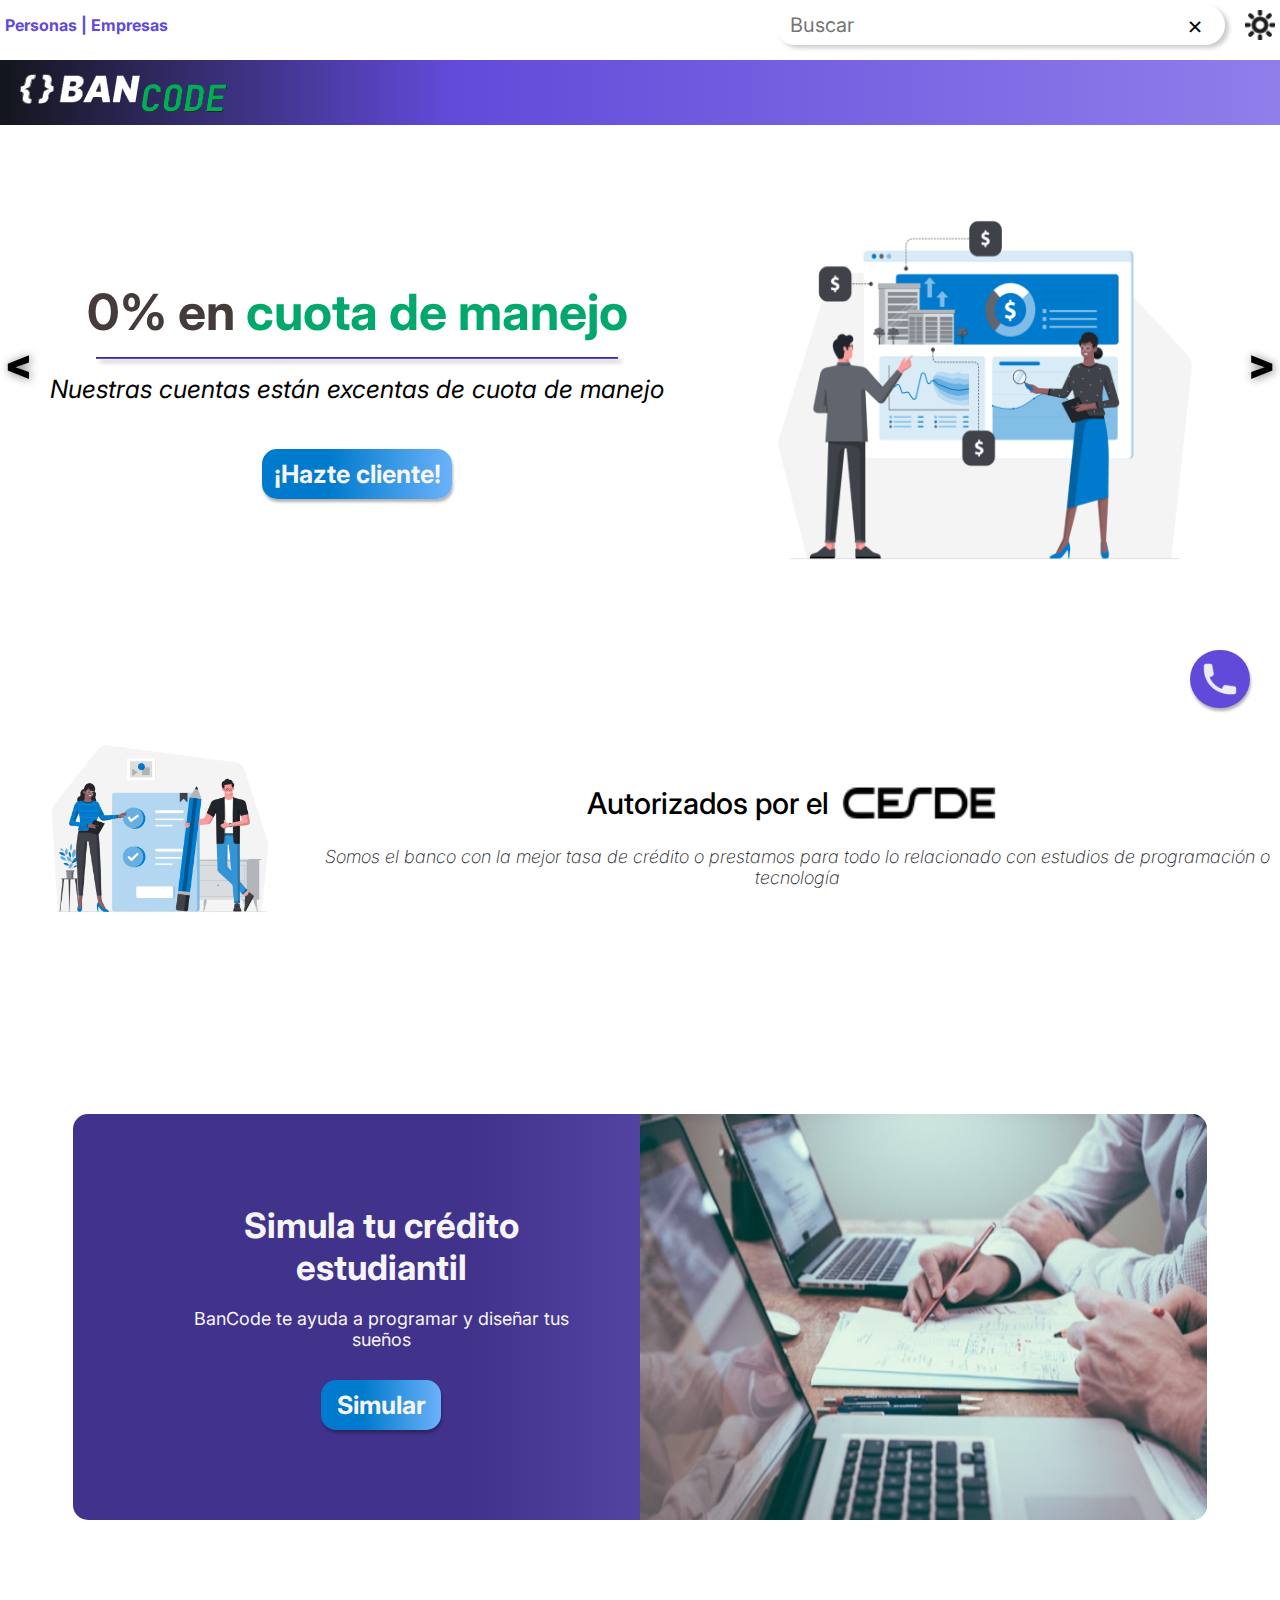
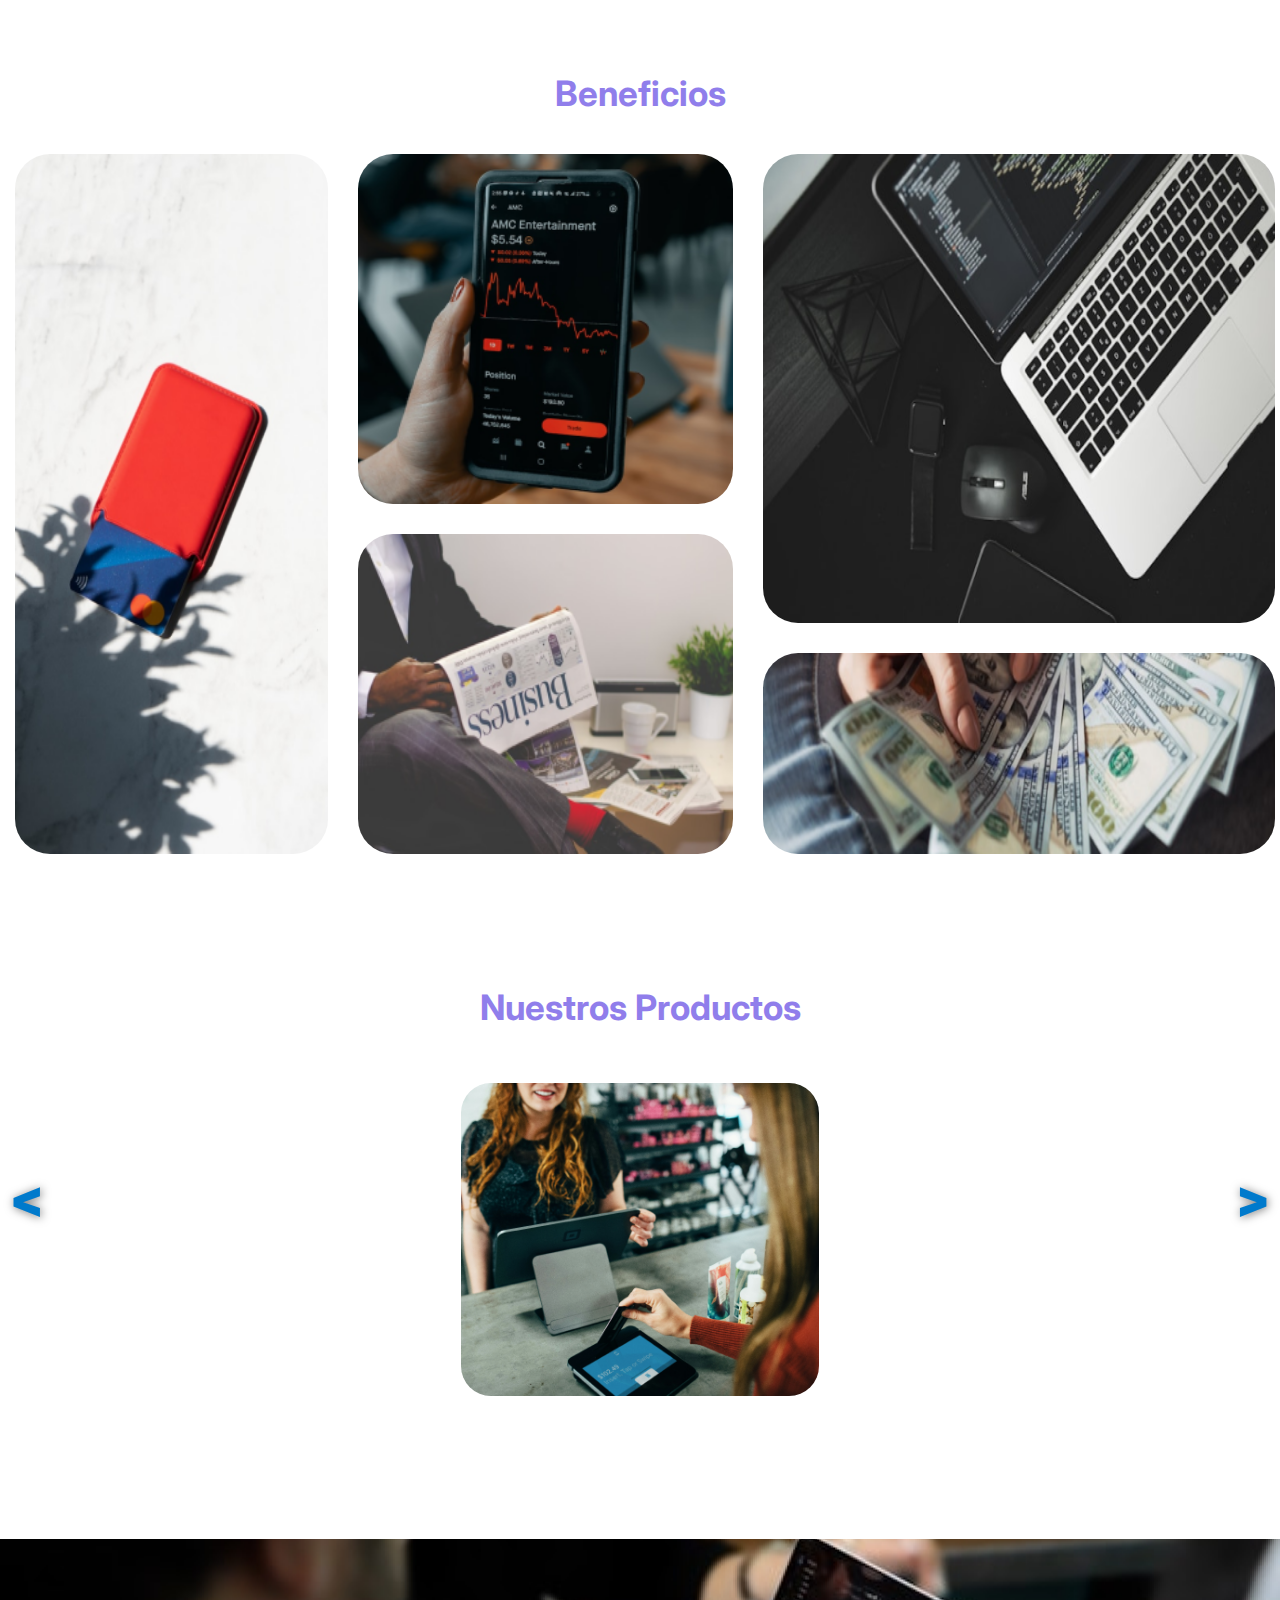
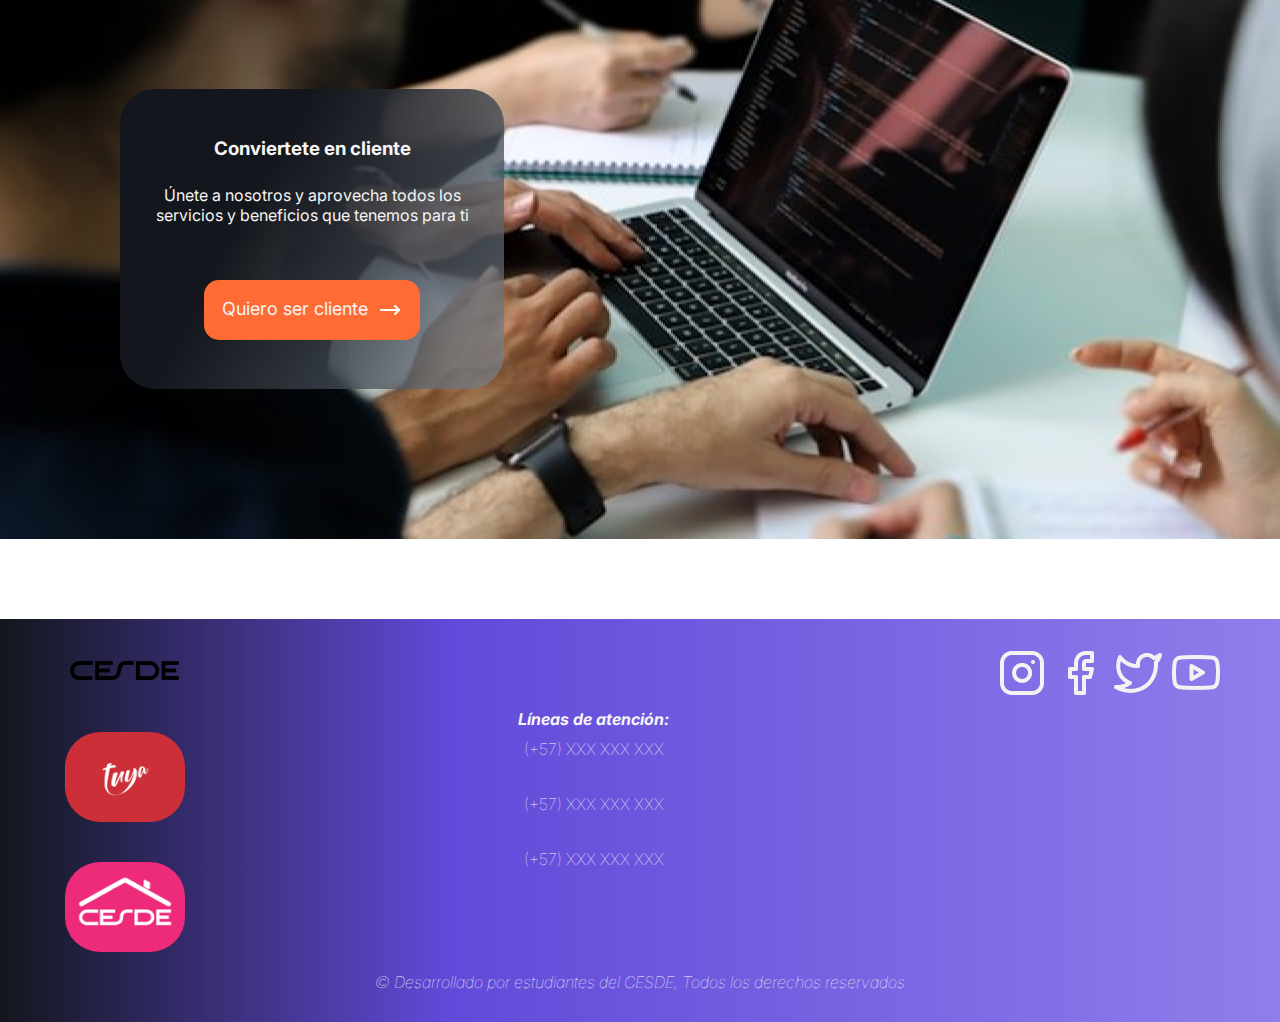
==== index.html @ 6adc09a4 "Se hace la migracion de los datos de la pagina al encarpetado de MC View Controller, luego se actual" ====
<!DOCTYPE hmtl>
<html lang="en">

<head>
    <meta charset="UTF-8" />
    <meta name="viewport" content="width=device-width, initial-scale=1.0" />
    <link rel="stylesheet" href="./view/public/css/style.css" />

    <title>BanCode</title>
</head>

<body>
    <section class="contenedorPersonasEmpresa">
        <nav>
            <a href="index.html">Personas</a>
            <span>|</span>
            <a href="view/public/pages/empresas.html">Empresas</a>
        </nav>
        <div class="contenedorInputModoNoche">
            <section>
                <input type="search" placeholder="Buscar " />
                <button>&times;</button>
            </section>
            <img src="view/public/img/sun.png" alt="modoNoche" />
        </div>
    </section>

    <header>
        <div>
            <img src="view/public/img/logoBancodeSinFondo.png" alt="logoBancode" />

            <img onclick="hamburguerMenu(event)" class="menuHamburguesa" src="view/public/img/menuHamburguesa.png"
                alt="" />
        </div>

        <section class="contenedorNavBotonesHeader">
            <nav>
                <a href="#productos">Productos</a>
                <a href="view/public/pages/preguntas.html">Preguntas frecuentes</a>
            </nav>

            <button class="botonHazteCliente">
                <a href="view/public/pages/registro.html">¡Hazte Cliente!</a>
            </button>

            <button class="botonIngresar">
                <img src="view/public/img/avatar.png" alt="user" />
                <a href="view/public/pages/login.html">Ingresar</a>
            </button>
        </section>
    </header>

    <main>
        <section class="contenedorEncabezadoTextoSlider">
            <h1>0% en <span> cuota de manejo </span></h1>
            <hr />
            <p>Nuestras cuentas están excentas de cuota de manejo</p>
            <button>
                <a href="view/public/pages/registro.html">¡Hazte cliente!</a>
            </button>
        </section>

        <img src="view/public/img/finanzasMain.png" alt="imgSlider" />

        <span class="arrowLeftSliderMain">
            < </span>
                <span class="arrowRightSliderMain"> > </span>
    </main>

    <article class="contenedorAutorizacion">
        <img class="imgAutorizados" src="view/public/img/autorizacion.png" alt="imgAutorizados" />

        <section>
            <div class="contenedorEncabezadoImgAutorizacion">
                <h3>Autorizados por el</h3>
                <img class="logoCesdeAutorizacion" src="view/public/img/logoCesdeNegro.png" alt="logoCesde" />
            </div>

            <p class="parrafoAutorizacion">
                Somos el banco con la mejor tasa de crédito o prestamos para todo lo
                relacionado con estudios de programación o tecnología
            </p>
        </section>
    </article>

    <div class="contenedorSimulacionCredito">
        <section class="contenedorEncabezadoCredito">
            <div>
                <h2>Simula tu crédito estudiantil</h2>
                <p>BanCode te ayuda a programar y diseñar tus sueños</p>
                <button>Simular</button>
            </div>

            <img src="view/public/img/estudiosComputador.png" alt="imgComputador" />
        </section>
    </div>

    <div class="contenedorBeneficios">
        <h3>Beneficios</h3>

        <section class="contenedorImagenesBeneficios">
            <div class="contenedorImgCashback">
                <img src="view/public/img/tarjeta-al-sol.png" alt="12%Cashback" />
            </div>

            <div class="contenedorImgInversionFinancieras">
                <img src="view/public/img/trading.png" alt="fondoInversion" />
                <img src="view/public/img/negocios.png" alt="asesoríasFinancieras" />
            </div>

            <section class="contenedorImgEstudiantilInternacional">
                <img class="imageEstudiantil" src="view/public/img/computadorVintage.png" alt="creditoEstudiantil" />
                <img class="imageBancaInternacional" src="view/public/img/dolares.png" alt="bancaInternacional" />
            </section>
        </section>
    </div>

    <div id="productos" class="contenedorNuestrosProductos">
        <h2>Nuestros Productos</h2>
        <div class="contenedorImagenesNuestrosProductos">
            <img src="view/public/img/pagoTarjeta.png" alt="seguros" />
        </div>
        <span class="arrowLeftSliderNp">
            < </span>
                <span class="arrowRightSliderNp"> > </span>
    </div>

    <section class="contenedorConvierteteCliente">
        <div class="contenedorUnete">
            <h3>Conviertete en cliente</h3>
            <p>
                Únete a nosotros y aprovecha todos los servicios y beneficios que
                tenemos para ti
            </p>
            <button>
                Quiero ser cliente
                <img src="view/public/img/arrowRight.png"" />
            </button>
        </div>
    </section>

    <!-- boton atencion cliente flotante -->
    <button class="botonAtencionFlotante">
        <img src="view/public/img/phone.png" alt="phone" />
    </button>

    <footer>
        <section>
            <div class="contenedorLogosFooter">
                <img src="view/public/img/logoCesdeNegro.png" alt="logoBancode" />
                <img class="logoTuyaFooter" src="view/public/img/tuya.png" alt="logoTuya" />
                <img class="logoCesdeFooter" src="view/public/img/cesdeFondoRosa.png" alt="logoCesde" />
            </div>
            <section class="contenedorLineasFooter">
                <h4>Líneas de atención:</h4>
                <ul>
                    <li>(+57) XXX XXX XXX</li>
                    <li>(+57) XXX XXX XXX</li>
                    <li>(+57) XXX XXX XXX</li>
                </ul>
            </section>
            <div class="contenedorRedesFooter">
                <img src="view/public/img/instagram.png" alt="logoInstagram" />
                <img src="view/public/img/facebook.png" alt="logoFacebook" />
                <img src="view/public/img/twitter.png" alt="logoTwitter" />
                <img src="view/public/img/youtube.png" alt="logoYoutube" />
            </div>
        </section>
        <p>
            &copy; Desarrollado por estudiantes del CESDE, Todos los derechos
            reservados
        </p>
    </footer>
    <script src="view/public/js/main.js"></script>
</body>

</html>
---- view/public/css/style.css ----
/* tipografia */
@import url('https://fonts.googleapis.com/css2?family=Inter:ital,opsz,wght@0,14..32,100..900;1,14..32,100..900&display=swap');


/* selector universal */

* {
    padding: 0;
    margin: 0;
    box-sizing: border-box;
    font-family: "Inter", sans-serif;
}

html {
    scroll-behavior: smooth;
}

body {
    width: 100%;
    height: auto;
}

.contenedorPersonasEmpresa {
    display: flex;
    flex-direction: column;
    align-items: center;
    justify-content: center;
    height: auto;
    padding: 5px;
    gap: 5px;
}

.contenedorPersonasEmpresa nav a,
.contenedorPersonasEmpresa nav span {
    color: #614AD9;
    font-weight: bold;
}



.contenedorPersonasEmpresa nav a:hover {
    border-bottom: 2px solid #614AD9;
}


a {
    text-decoration: none;
}

.contenedorInputModoNoche {
    display: flex;
    justify-content: center;
    align-items: center;
    gap: 5px;
}

.contenedorInputModoNoche input {
    height: 40px;
    width: fit-content;
    padding: 10px 15px;
    border-radius: 20px;
    border: none;
    box-shadow: 4px 3px 4px rgba(0, 0, 0, 0.2);
    font-size: 20px;
}

.contenedorInputModoNoche section {
    position: relative;
    display: flex;
    justify-content: center;
    align-items: center;
}

.contenedorInputModoNoche button {
    background-color: white;
    border: none;
    position: absolute;
    right: 5%;
    cursor: pointer;
    font-size: 25px;
}

.contenedorInputModoNoche img {
    width: 20px;
    height: 20px;
}

/* header */

header {
    background: rgb(19, 22, 28);
    background: linear-gradient(90deg, rgba(19, 22, 28, 1) 0%, rgba(97, 74, 217, 1) 35%, rgba(144, 126, 235, 1) 100%);
    padding: 10px;
    margin: 10px 0px;
    width: 100%;
    height: 260px;
    transition: height 0.3s ease;
}

/* header menu hamburguesa */
.headerMenuAbierto {
    height: 65px;
}

header nav {
    display: flex;
    flex-direction: column;
    align-items: center;
    justify-content: center;
    gap: 10px;
}

header nav a {
    color: #F6F5F5;
    font-weight: bold;
    font-size: 18px;
}

/* ubicando logo y menu hamburguesa */
header div {
    display: flex;
    justify-content: space-between;
}




.contenedorNavBotonesHeader {
    display: flex;
    flex-direction: column;
    justify-content: center;
    align-items: center;
    gap: 20px;
    margin-top: 25px;
    opacity: 1;
    transform: translateY(0);
    transition: opacity 0.2s ease, transform 0.2s ease;
}

/* efecto menu hamburguesa */
.contenedorNavBotonesHeaderOculta {
    opacity: 0;
    transform: translateY(-10px);
    pointer-events: none;
}

.botonHazteCliente,
.botonIngresar {
    height: auto;
    width: auto;
    padding: 8px;
    font-size: 18px;
    border-radius: 15px;
    border: none;
    font-weight: bold;
    box-shadow: 1px 3px 3px rgb(0, 0, 0, 0.3);
}

.botonHazteCliente a {
    color: #F6F5F5;
}

.botonHazteCliente {
    background: rgb(255, 107, 53);
    background: linear-gradient(90deg, rgba(255, 107, 53, 1) 0%, rgba(204, 86, 42, 1) 35%, rgba(153, 64, 32, 1) 100%);
}

.botonHazteCliente:hover {
    background: rgb(0, 122, 204);
    background: linear-gradient(90deg, rgba(0, 122, 204, 1) 0%, rgba(0, 122, 204, 1) 35%, rgba(107, 178, 249, 1) 100%);
}

.botonIngresar a {
    color: #614AD9;
}

.botonIngresar {
    display: flex;
    justify-content: center;
    align-items: center;
    gap: 2px;
}

.botonIngresar:hover {
    color: #F6F5F5;
    background-color: #907EEB;
}

.botonIngresar img {
    width: 25px;
    height: 25px;
}

/* slider */

main {
    margin-top: 15px;
    width: 100%;
    padding: 20px;
    position: relative;
    display: flex;
    flex-direction: column;
    justify-content: center;
    align-items: center;
    gap: 15px;
}

.contenedorEncabezadoTextoSlider {
    display: flex;
    justify-content: center;
    align-items: center;
    flex-direction: column;
    gap: 10px;
}

main h1 {
    color: #453B3B;
}

main h1 span {
    color: #00A86B;
}

main p {
    color: #000000;
    font-style: italic;
    text-align: center;
}

main hr {
    width: 85%;
    box-shadow: 4px 3px 4px rgb(0, 0, 0, 0.3);
    border-color: #614AD9;
}

main button {
    background: rgb(0, 122, 204);
    background: linear-gradient(90deg, rgba(0, 122, 204, 1) 0%, rgba(0, 122, 204, 1) 35%, rgba(107, 178, 249, 1) 100%);
    font-weight: bold;
    height: auto;
    width: 190px;
    padding: 10px;
    border-radius: 15px;
    font-size: 25px;
    border: none;
    box-shadow: 1px 3px 3px rgb(0, 0, 0, 0.3);
}

main button:hover {
    background: rgb(0, 168, 107);
    background: linear-gradient(90deg, rgba(0, 168, 107, 1) 0%, rgba(0, 168, 107, 1) 50%, rgba(61, 240, 147, 1) 100%);
}

main button a {
    color: #F6F5F5
}

.arrowLeftSliderMain,
.arrowRightSliderMain {
    position: absolute;
    filter: drop-shadow(1px 1px 5px rgba(0, 0, 0, 0.5));
    cursor: pointer;
    font-weight: 1000;
    font-size: 25px;
}

.arrowLeftSliderMain {
    left: 5px;
    top: 40%;
}

.arrowRightSliderMain {
    right: 5px;
    top: 40%;
}

main img {
    width: 300px;
    height: 200px;
}

/* autorizacion */

.contenedorAutorizacion {
    display: flex;
    flex-direction: column;
    align-items: center;
    justify-content: center;
    margin: 90px 0px;
    padding: 10px;
    gap: 15px;
}


.contenedorEncabezadoImgAutorizacion {
    display: flex;
    justify-content: center;
    align-items: center;
}

.contenedorAutorizacion section {
    display: flex;
    flex-direction: column;
    gap: 8px;
}

.contenedorEncabezadoImgAutorizacion h3 {
    font-weight: 500;
}

.contenedorEncabezadoImgAutorizacion img {
    width: 100px;
}


.imgAutorizados {
    width: 300px;
}

.parrafoAutorizacion {
    color: #13161C;
    font-style: italic;
    font-weight: 200;
    text-align: justify;
}

/* simulacion credito estudiantil */
.contenedorSimulacionCredito {
    height: auto;
    width: 100%;
    padding: 10px;
}

.contenedorEncabezadoCredito {
    display: flex;
    flex-direction: column;
    background: rgb(65, 50, 140);
    background: linear-gradient(90deg, rgba(65, 50, 140, 1) 0%, rgba(65, 50, 140, 1) 35%, rgba(144, 126, 235, 1) 100%);
    border-radius: 15px;
    width: 100%;
    gap: 30px;
}

.contenedorEncabezadoCredito div {
    display: flex;
    flex-direction: column;
    align-items: center;
    color: #F6F5F5;
    text-align: center;
    gap: 10px;
    padding: 15px;
}

.contenedorEncabezadoCredito img {
    width: 100%;
    border-radius: 0px 0px 15px 15px;

}

.contenedorEncabezadoCredito button {
    color: #F6F5F5;
    font-weight: bold;
    height: auto;
    width: 120px;
    padding: 10px;
    border-radius: 15px;
    border: none;
    font-size: 20px;
    background: rgb(0, 122, 204);
    background: linear-gradient(90deg, rgba(0, 122, 204, 1) 0%, rgba(0, 122, 204, 1) 35%, rgba(107, 178, 249, 1) 100%);
    box-shadow: 1px 3px 3px rgb(0, 0, 0, 0.3);
    font-size: 25px;
    margin-top: 10px;
}

.contenedorEncabezadoCredito button:hover {
    background: rgb(255, 107, 53);
    background: linear-gradient(90deg, rgba(255, 107, 53, 1) 0%, rgba(204, 86, 42, 1) 35%, rgba(153, 64, 32, 1) 100%);
}


/* seccion beneficios */
.contenedorBeneficios {
    width: 100%;
    height: auto;
    padding: 10px;
    margin-top: 40px;
    display: flex;
    flex-direction: column;
    gap: 40px;
}

.contenedorBeneficios h3 {
    text-align: center;
    color: #907EEB;
    font-weight: bold;
    font-size: 30px;
}

.contenedorImagenesBeneficios {
    width: 100%;
    display: grid;
    grid-template-rows: 1fr 400px;
    grid-template-columns: 1fr 1fr;
    gap: 5px;
}


.contenedorImgCashback img {
    width: 100%;
    height: 100%;
}


.contenedorImgInversionFinancieras img {
    width: 100%;
    height: 180px;
}


.contenedorImgInversionFinancieras {
    display: flex;
    flex-direction: column;
    gap: 5px;
}

.contenedorImgEstudiantilInternacional {
    display: flex;
    flex-direction: column;
    gap: 5px;
    grid-column: 1/3;
}

.contenedorImgEstudiantilInternacional img {
    width: 100%;
}

.contenedorImagenesBeneficios img {
    border-radius: 35px;
}


/* page preguntas frecuentes */

.contenedorPreguntasFrecuentes {
    padding: 10px;
    display: flex;
    flex-direction: column;
    height: auto;
    gap: 20px;
}

.contenedorPreguntasFrecuentes h2 {
    text-align: center;
    margin-top: 30px;
    margin-bottom: 20px;
}

.preguntaUno,
.preguntaDos,
.preguntaTres,
.preguntaCuatro {
    height: auto;
    width: 100%;
    background-color: #614AD9;
    opacity: 85%;
    border-radius: 35px;
    padding: 20px;
    color: #F8F9FA;
    box-shadow: 0px 1px 5px black;
}

.preguntaUno div,
.preguntaDos div,
.preguntaTres div,
.preguntaCuatro div {
    display: flex;
    align-items: center;
    justify-content: space-between;
}





/*flecha de preguntas frecuentes */
.flechaPreguntasFrecuentes {
    cursor: pointer;
    filter: drop-shadow(1px 1px 1px white);
}

ul {
    list-style: none;
}

.contenedorPreguntasFrecuentes ul li {
    margin-top: 10px;
    margin-bottom: 10px;
}

/* nuestros productos */

.contenedorNuestrosProductos {
    height: 600px;
    position: relative;
    display: flex;
    flex-direction: column;
    justify-content: center;
    align-items: center;
    padding: 15px;
}

.contenedorNuestrosProductos h2 {
    color: #907EEB;
    margin-top: 45px;
    text-align: center;
}

.contenedorNuestrosProductos span {
    position: absolute;
    filter: drop-shadow(1px 1px 5px rgba(0, 0, 0, 0.5));
    cursor: pointer;
    font-weight: 1000;
    color: #007ACC;
    font-size: 25px;
}

.arrowLeftSliderNp {
    top: 55%;
    left: 5px;
}

.arrowRightSliderNp {
    top: 55%;
    right: 5px;
}

.contenedorImagenesNuestrosProductos {
    margin-top: 35px;
    display: flex;
    flex-direction: column;
    align-items: center;
    height: 55%;
}

.contenedorImagenesNuestrosProductos img {
    border-radius: 30px;
    width: 70%;
    height: 90%;
}

/* seccion conviertete en cliente */

.contenedorConvierteteCliente {
    width: 100%;
    background-image: url(../img/computadorTrabajoDesarrollo.png);
    background-repeat: no-repeat;
    background-position: center;
    background-size: cover;
    height: 500px;
    margin-top: 50px;
    color: #F6F5F5;
    display: flex;
    justify-content: center;
    align-items: center;
}

.contenedorUnete {
    display: flex;
    flex-direction: column;
    align-items: center;
    justify-content: center;
    gap: 25px;
    padding: 20px;
    border-radius: 35px;
    background: rgb(19, 22, 28);
    background: linear-gradient(119deg, rgba(19, 22, 28, 1) 0%, rgba(19, 22, 28, 1) 35%, rgba(126, 138, 150, 0.65) 100%);
    height: 50%;
    width: 90%;
}

.contenedorUnete p {
    text-align: center;
}

.contenedorUnete button {
    color: #F6F5F5;
    background-color: #FF6B35;
    padding: 18px;
    border: none;
    border-radius: 15px;
    display: flex;
    gap: 10px;
    font-size: 18px;
}

/* footer */

footer {
    height: auto;
    width: 100%;
    background: rgb(19, 22, 28);
    background: linear-gradient(90deg, rgba(19, 22, 28, 1) 0%, rgba(97, 74, 217, 1) 35%, rgba(144, 126, 235, 1) 100%);
    margin-top: 80px;
    padding: 30px 60px;
    display: flex;
    flex-direction: column;
    align-items: center;
    gap: 20px;
}

footer p,
footer ul li,
footer h4 {
    color: #F6F5F5;
}

footer section {
    display: flex;
    flex-direction: column;
    gap: 40px;
}

.contenedorLogosFooter {
    display: flex;
    justify-content: center;
    align-items: center;
    gap: 10px;
}

.logoTuyaFooter,
.logoCesdeFooter {
    width: 20%;
    border-radius: 35px;
}

.contenedorLineasFooter {
    display: flex;
    flex-direction: column;
    gap: 10px;
    text-align: center;
}

.contenedorLineasFooter h4 {
    font-style: italic;
}

.contenedorLineasFooter ul li {
    font-weight: lighter;
}

.contenedorLineasFooter ul {
    display: flex;
}


.contenedorRedesFooter {
    display: flex;
    justify-content: center;
    gap: 10px;
}



footer>p {
    text-align: center;
    font-weight: lighter;
    font-style: italic;
}

/* boton atencion al cliente */

.botonAtencionFlotante {
    background-color: #614AD9;
    border-radius: 30px;
    border: none;
    padding: 10px;
    position: fixed;
    right: 10px;
    top: 565px;
    box-shadow: 1px 3px 3px rgb(0, 0, 0, 0.3);
    transition: .5s;
}

.botonAtencionFlotante:hover {
    padding: 15px;

}

.botonAtencionFlotante img {
    width: 40px;
}

/* media query tablet */
@media(min-width: 768px) and (max-width:997px) {
    .contenedorPersonasEmpresa {
        display: flex;
        flex-direction: row;
        justify-content: space-between;
        align-items: center;
    }

    .contenedorInputModoNoche {
        gap: 10px;
    }

    .contenedorInputModoNoche input {
        width: 410px;
        height: 40px;
    }

    .contenedorInputModoNoche img {
        width: 25px;
        height: 25px;
    }

    /*contenedor simulacion credito */
    .contenedorSimulacionCredito {
        display: flex;
        justify-content: center;
    }

    .contenedorEncabezadoCredito {
        display: flex;
        flex-direction: column;
        justify-content: space-between;
        height: 500px;
        width: 70%;
    }

    .contenedorEncabezadoCredito div {
        display: flex;
        justify-content: center;
        align-items: center;
        height: 100%;
    }

    .contenedorEncabezadoCredito img {
        height: 270px
    }

    /* contenedor beneficios */
    .contenedorBeneficios {
        margin-top: 100px;
    }

    .contenedorImagenesBeneficios {
        display: grid;
        grid-template-columns: 27% 32% 38%;
        grid-template-rows: 390px;
        gap: 10px;
    }


    .contenedorImgInversionFinancieras img {
        height: 50%;
    }

    .contenedorImgEstudiantilInternacional {
        grid-column: 3/4;
    }

    .imageEstudiantil {
        height: 70%;
    }

    .imageBancaInternacional {
        height: 30%;
    }

    /* convierte en cliente */


    .contenedorUnete {
        width: 50%;
        height: 60%;
    }

    /* footer */
    footer {
        display: flex;
        justify-content: center;
        align-items: center;
        gap: 60px;
    }

    footer section {
        width: 100%;
    }

    .contenedorLogosFooter {
        display: flex;
        justify-content: space-between;
        width: 90%;
    }

    .logoTuyaFooter,
    .logoCesdeFooter {
        width: 100px;
        height: 80px;
    }



    .contenedorLineasFooter {
        display: flex;
        justify-content: center;
        align-items: center;
    }

    .contenedorLineasFooter ul {
        gap: 130px;

    }


    .contenedorRedesFooter {
        display: flex;
        align-items: center;
        justify-content: center;
    }



}

/* media query desktop */
@media(min-width: 998px) {

    .contenedorPersonasEmpresa {
        display: flex;
        flex-direction: row;
        justify-content: space-between;
        align-items: center;
    }

    .contenedorInputModoNoche {
        gap: 20px;
    }

    .contenedorInputModoNoche input {
        width: 450px;
        height: 40px;
    }

    .contenedorInputModoNoche img {
        width: 30px;
        height: 30px;
    }

    /* header */
    header {
        display: flex;
        justify-content: space-between;
        align-items: center;
        padding: 20px;
        height: 65px;
    }

    .contenedorNavBotonesHeader {
        display: flex;
        flex-direction: row;
        align-items: center;
        margin: 0;

    }


    .contenedorNavBotonesHeader nav {
        display: flex;
        flex-direction: row;
        gap: 30px;
    }

    .menuHamburguesa {
        display: none;
    }

    /* slider */
    main {
        display: flex;
        flex-direction: row;
        justify-content: space-around;
        height: 500px;
    }

    .contenedorEncabezadoTextoSlider {
        gap: 15px;
    }

    .contenedorEncabezadoTextoSlider h1 {
        font-size: 50px;
    }

    .contenedorEncabezadoTextoSlider p {
        font-size: 25px;
    }

    .contenedorEncabezadoTextoSlider button {
        margin-top: 30px;
    }

    .arrowLeftSliderMain,
    .arrowRightSliderMain {
        font-size: 40px;
    }

    main img {
        width: 490px;
        height: 350px;
    }

    /* seccion autorizacion */
    .contenedorAutorizacion {
        display: flex;
        flex-direction: row;
    }

    A {
        width: 520px;
        height: 350px;
    }

    .contenedorEncabezadoImgAutorizacion h3 {
        font-size: 30px;
    }

    .contenedorEncabezadoImgAutorizacion img {
        width: 180px;
        height: 70px;
    }

    .parrafoAutorizacion {
        font-size: 18px;
        text-align: center;
    }

    /* seccion simulacion credito */

    .contenedorSimulacionCredito {
        height: 600px;
        display: flex;
        justify-content: center;
        align-items: center;
    }

    .contenedorEncabezadoCredito {
        display: flex;
        flex-direction: row;
        justify-content: space-between;
        height: 70%;
        width: 90%;
    }


    .contenedorEncabezadoCredito div {
        display: flex;
        flex-direction: column;
        align-items: center;
        justify-content: center;
        gap: 20px;
        margin-left: 7%;
    }

    .contenedorEncabezadoCredito h2 {
        font-size: 35px;
    }

    .contenedorEncabezadoCredito p {
        font-size: 18px;
    }


    .contenedorEncabezadoCredito img {
        width: 50%;
        border-radius: 0px 15px 15px 0px;
    }

    /* beneficios */

    .contenedorBeneficios h3 {
        font-size: 35px
    }

    .contenedorBeneficios {
        padding: 15px;
    }

    .contenedorImagenesBeneficios {
        display: grid;
        grid-template-columns: 25% 30% 41%;
        grid-template-rows: 700px;
        gap: 30px;
    }

    .contenedorImgInversionFinancieras {
        gap: 30px;
    }

    .contenedorImgInversionFinancieras img {
        width: 100%;
        height: 50%;
    }


    .contenedorImgEstudiantilInternacional {
        gap: 30px;
        grid-column: 3/4;
    }

    /* imagenes 3era seccion de beneficios */
    .imageEstudiantil {
        height: 70%;
    }

    .imageBancaInternacional {
        height: 30%;
    }


    /* contenedor preguntas frecuentes */

    .contenedorPreguntasFrecuentes h2 {
        font-size: 35px;
    }

    .contenedorPreguntasFrecuentes {
        display: flex;
        align-items: center;
        margin-top: 40px;
    }

    .preguntaUno,
    .preguntaDos,
    .preguntaTres,
    .preguntaCuatro {
        width: 80%;
        margin-top: 20px;
    }



    /* nuestros productos */

    .contenedorNuestrosProductos h2 {
        font-size: 35px;
        margin-bottom: 20px;
    }

    .contenedorImagenesNuestrosProductos img {
        width: 100%;
        height: 100%;
    }

    .contenedorNuestrosProductos span {
        font-size: 50px;
        top: 50%;
    }

    .arrowLeftSliderNp {
        left: 10px;
    }

    .arrowRightSliderNp {
        right: 10px;
    }

    /*conviertete nuestro cliente */

    .contenedorConvierteteCliente {
        margin-top: 70px;
        display: flex;
        justify-content: flex-start;
        height: 600px;
    }

    .contenedorUnete {
        width: 30%;
        height: 50%;
        margin-left: 120px;
    }

    .contenedorUnete button {
        margin-top: 30px;
    }


    /* footer */
    footer {
        display: flex;
        flex-direction: column;

    }

    .contenedorLogosFooter {
        display: flex;
        flex-direction: column;
        gap: 40px;
    }

    .logoTuyaFooter,
    .logoCesdeFooter {
        width: 120px;
        height: 90px;
    }


    footer>section {
        width: 100%;
        display: flex;
        flex-direction: row;
        justify-content: space-between;
        align-items: self-start;
    }

    .contenedorLineasFooter {
        margin-top: 60px;
    }

    .contenedorLineasFooter ul {
        display: flex;
        flex-direction: column;
        gap: 35px;
    }


    /*boton atencion al cliente*/
    .botonAtencionFlotante {
        top: 650px;
        right: 30px;
    }

}
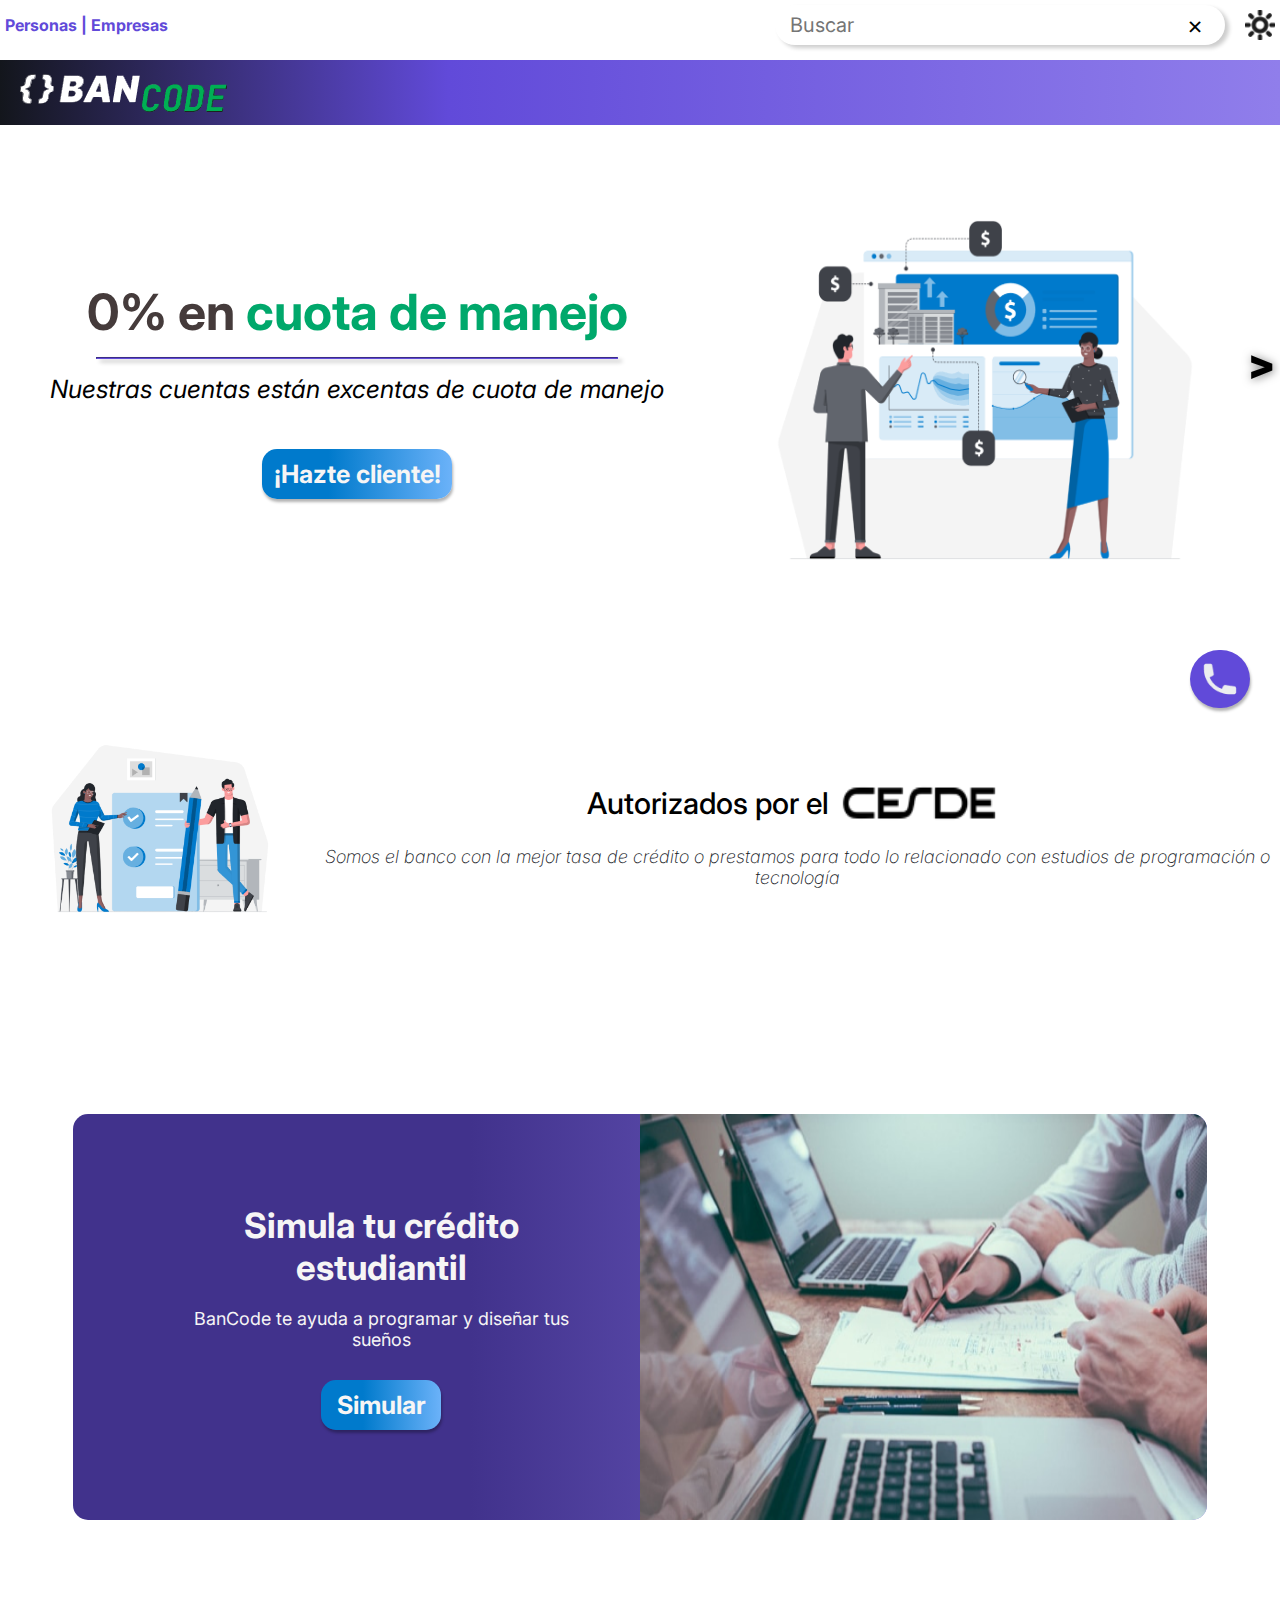
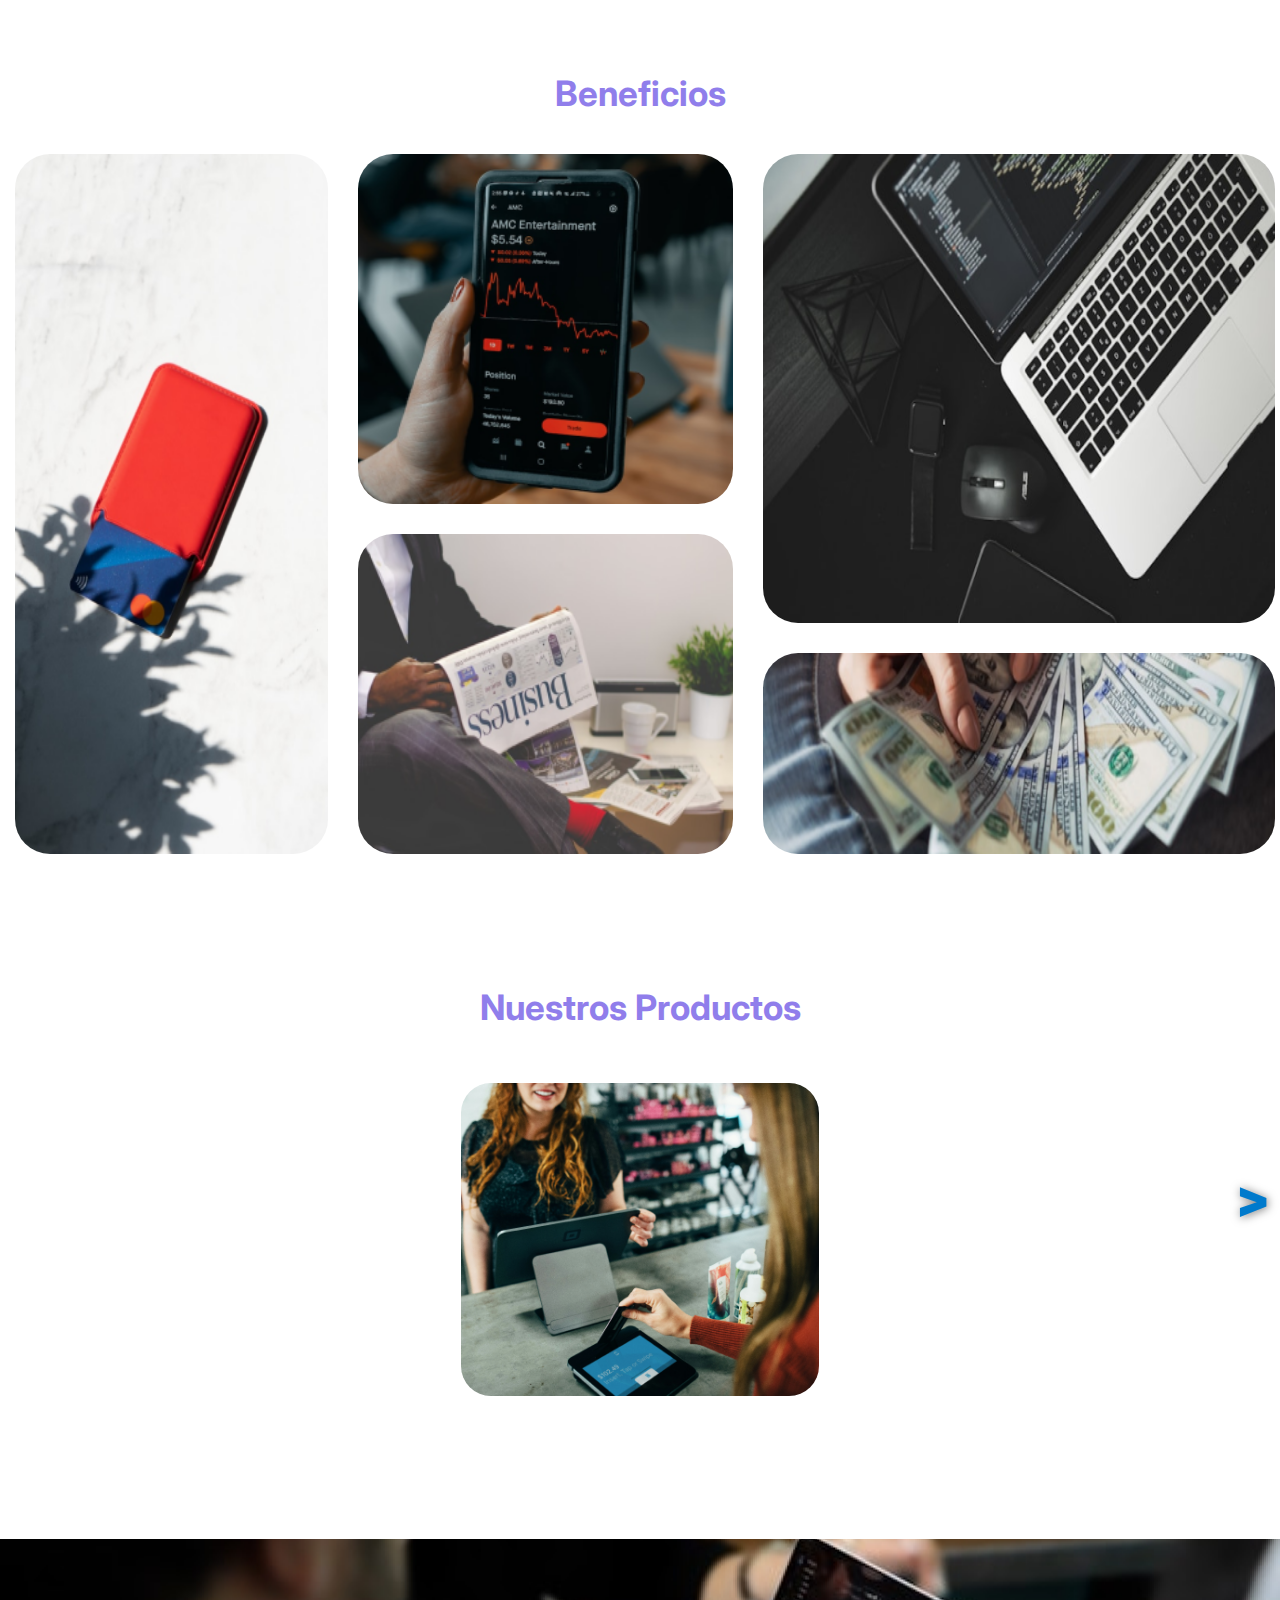
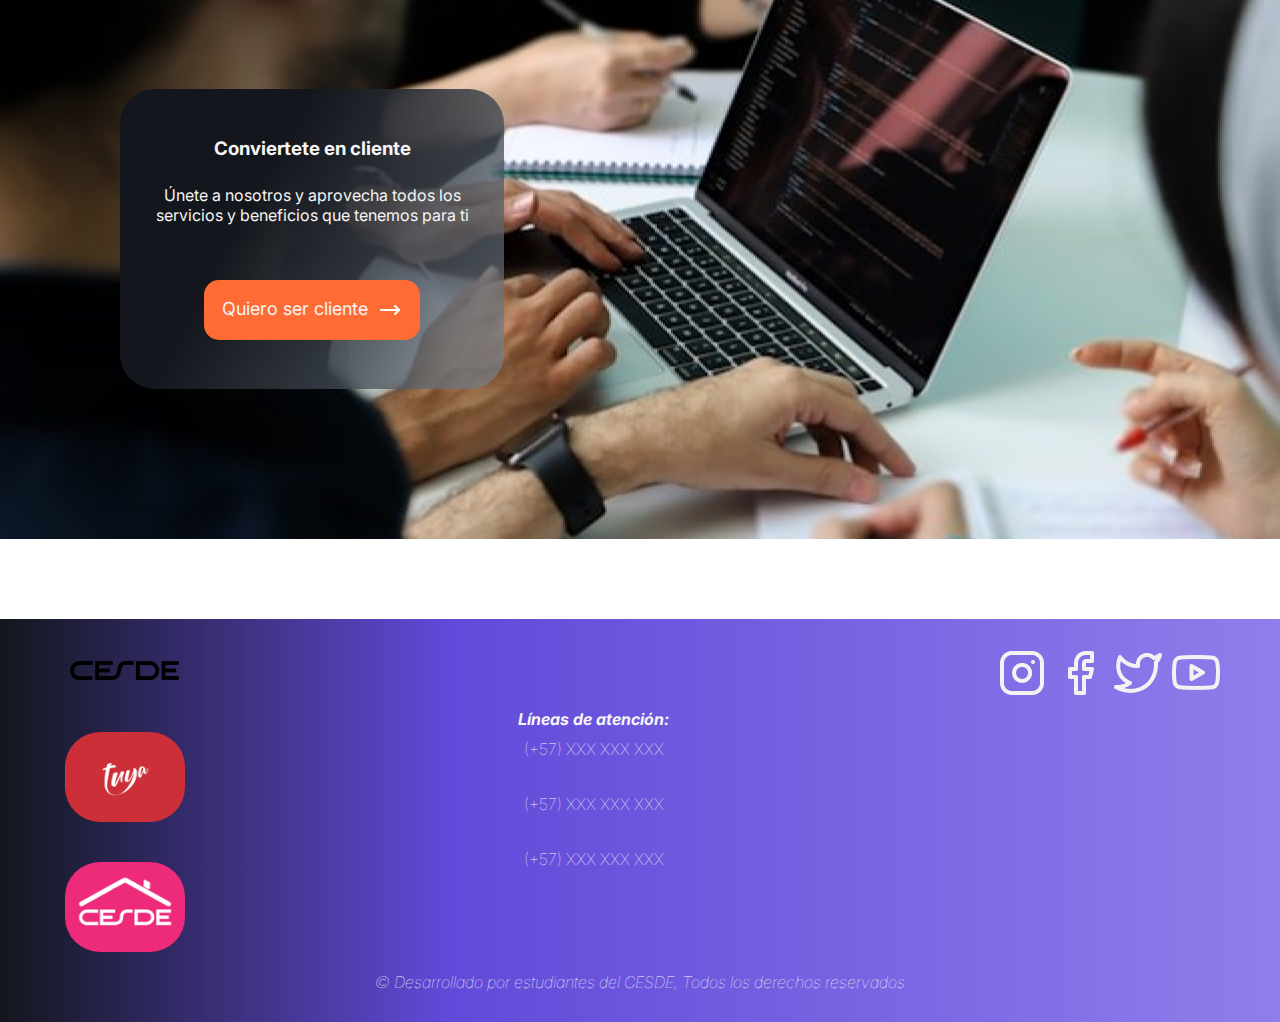
==== commit 07e2619c: "Se hizo la correcion de algunos errores graficos en la interfaz inical del proyecto, luego de haber " ====
--- a/index.html
+++ b/index.html
@@ -45,7 +45,7 @@
 
             <button class="botonIngresar">
                 <img src="view/public/img/avatar.png" alt="user" />
-                <a href="view/public/pages/login.html">Ingresar</a>
+                <a id="aBotonIngresar" href="view/public/pages/login.html">Ingresar</a>
             </button>
         </section>
     </header>
@@ -63,7 +63,7 @@
         <img src="view/public/img/finanzasMain.png" alt="imgSlider" />
 
         <span class="arrowLeftSliderMain">
-            < </span>
+            </span>
                 <span class="arrowRightSliderMain"> > </span>
     </main>
 
@@ -121,7 +121,7 @@
             <img src="view/public/img/pagoTarjeta.png" alt="seguros" />
         </div>
         <span class="arrowLeftSliderNp">
-            < </span>
+             </span>
                 <span class="arrowRightSliderNp"> > </span>
     </div>
 
--- a/view/public/css/style.css
+++ b/view/public/css/style.css
@@ -40,6 +40,7 @@
 
 .contenedorPersonasEmpresa nav a:hover {
     border-bottom: 2px solid #614AD9;
+  
 }
 
 
@@ -170,20 +171,32 @@
     background: linear-gradient(90deg, rgba(0, 122, 204, 1) 0%, rgba(0, 122, 204, 1) 35%, rgba(107, 178, 249, 1) 100%);
 }
 
-.botonIngresar a {
+/* .botonIngresar a {
     color: #614AD9;
-}
-
-.botonIngresar {
-    display: flex;
-    justify-content: center;
-    align-items: center;
-    gap: 2px;
-}
-
-.botonIngresar:hover {
-    color: #F6F5F5;
+} */
+
+.botonIngresar{
+    /* display: flex;
+    justify-content: center;
+    align-items: center; */
+    gap: 1px;
+    color: #907EEB;
+    background-color: white;
+}
+#aBotonIngresar{
+    color: #907EEB;
+    font-weight: bold;
+    font-size: 18px;
+    text-decoration: none;
+}
+#aBotonIngresar:hover{
+    color: white;
+    transition: ease 0.5s;
+}
+.botonIngresar:hover{
+    color: white;
     background-color: #907EEB;
+    transition: ease 0.5s;
 }
 
 .botonIngresar img {
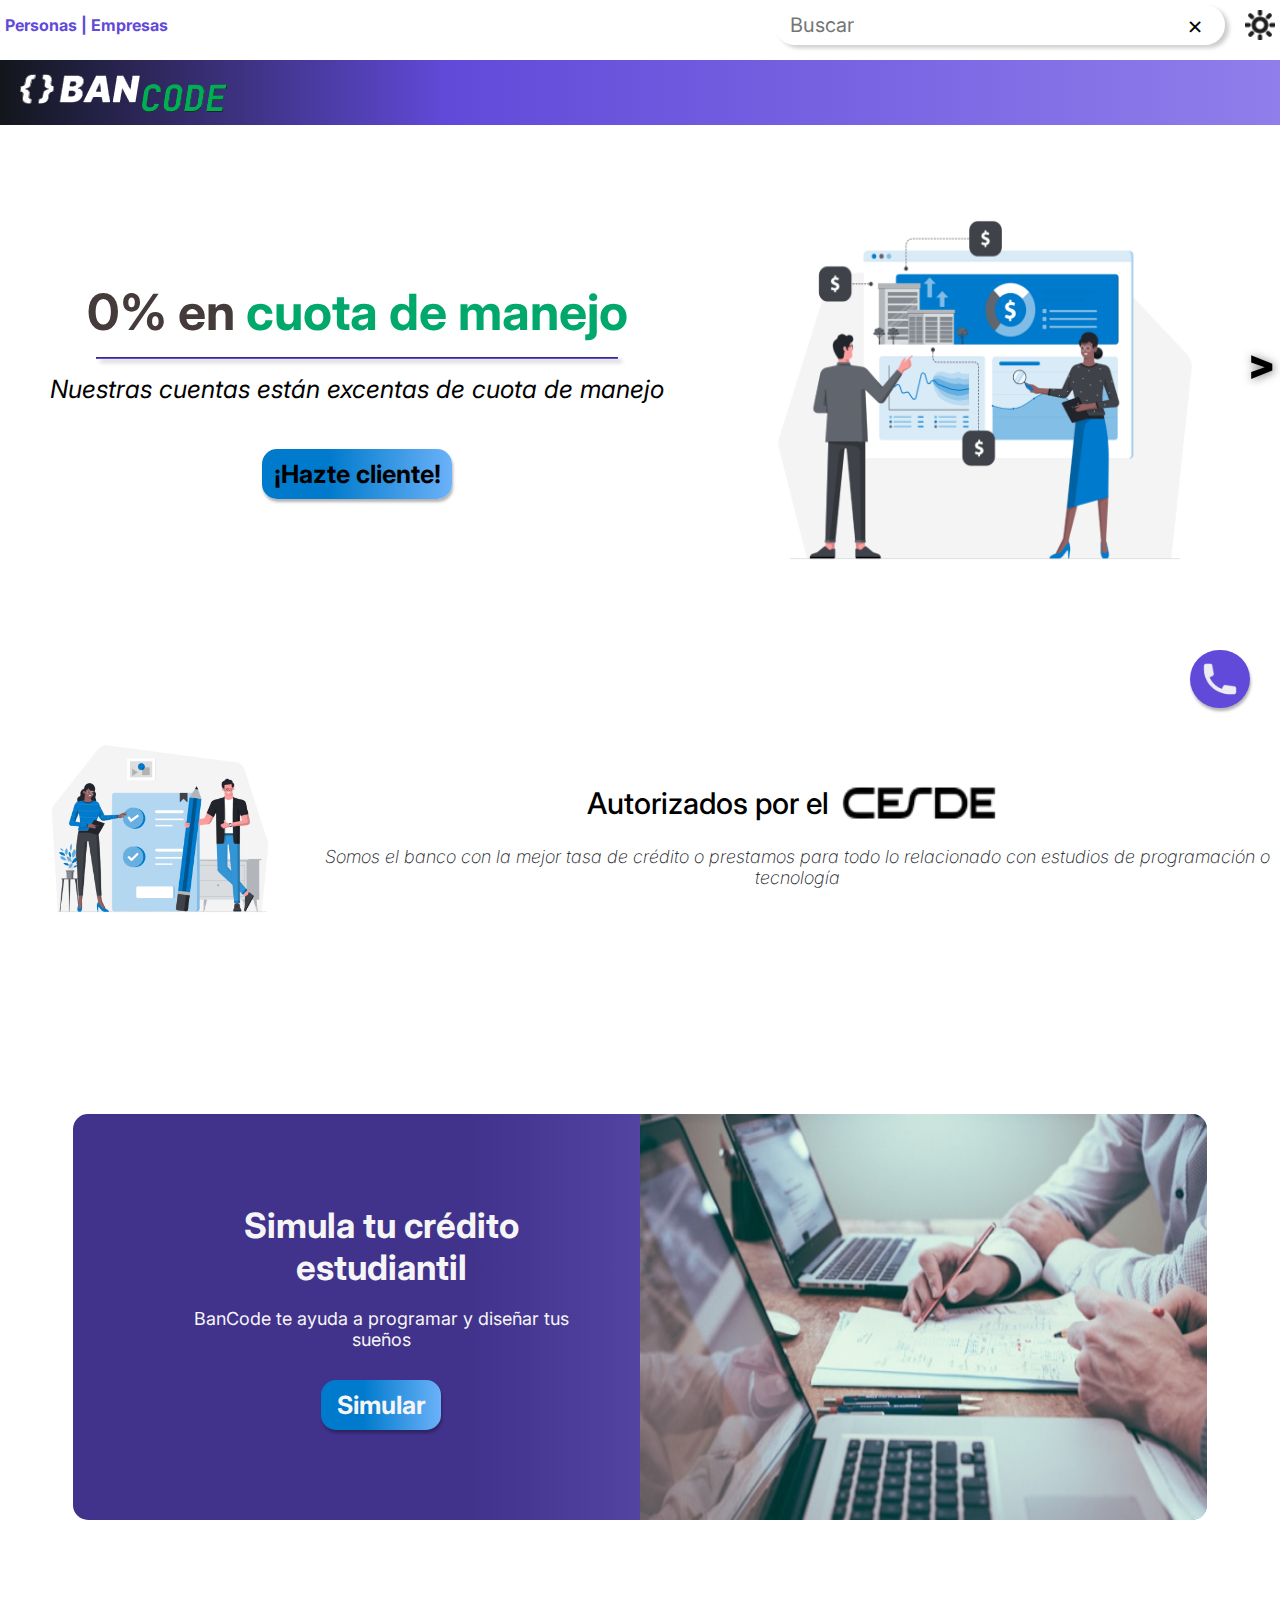
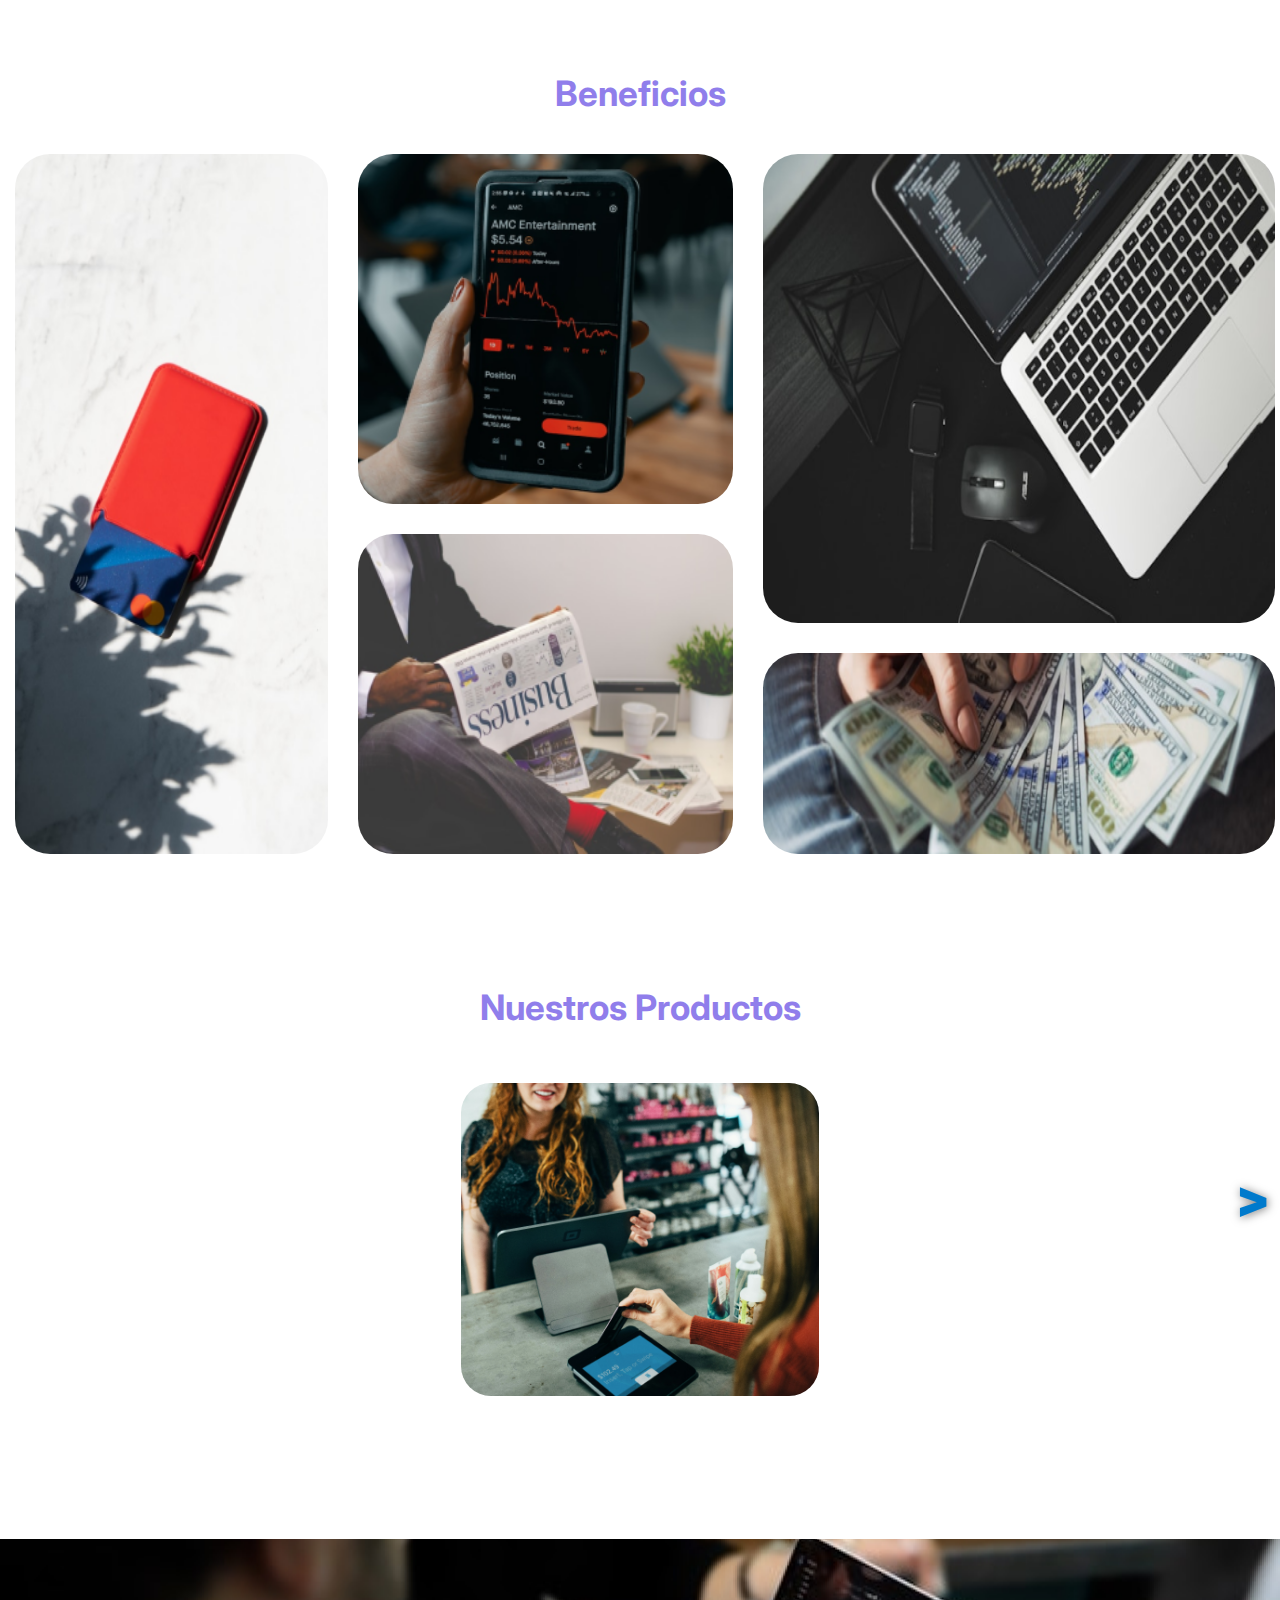
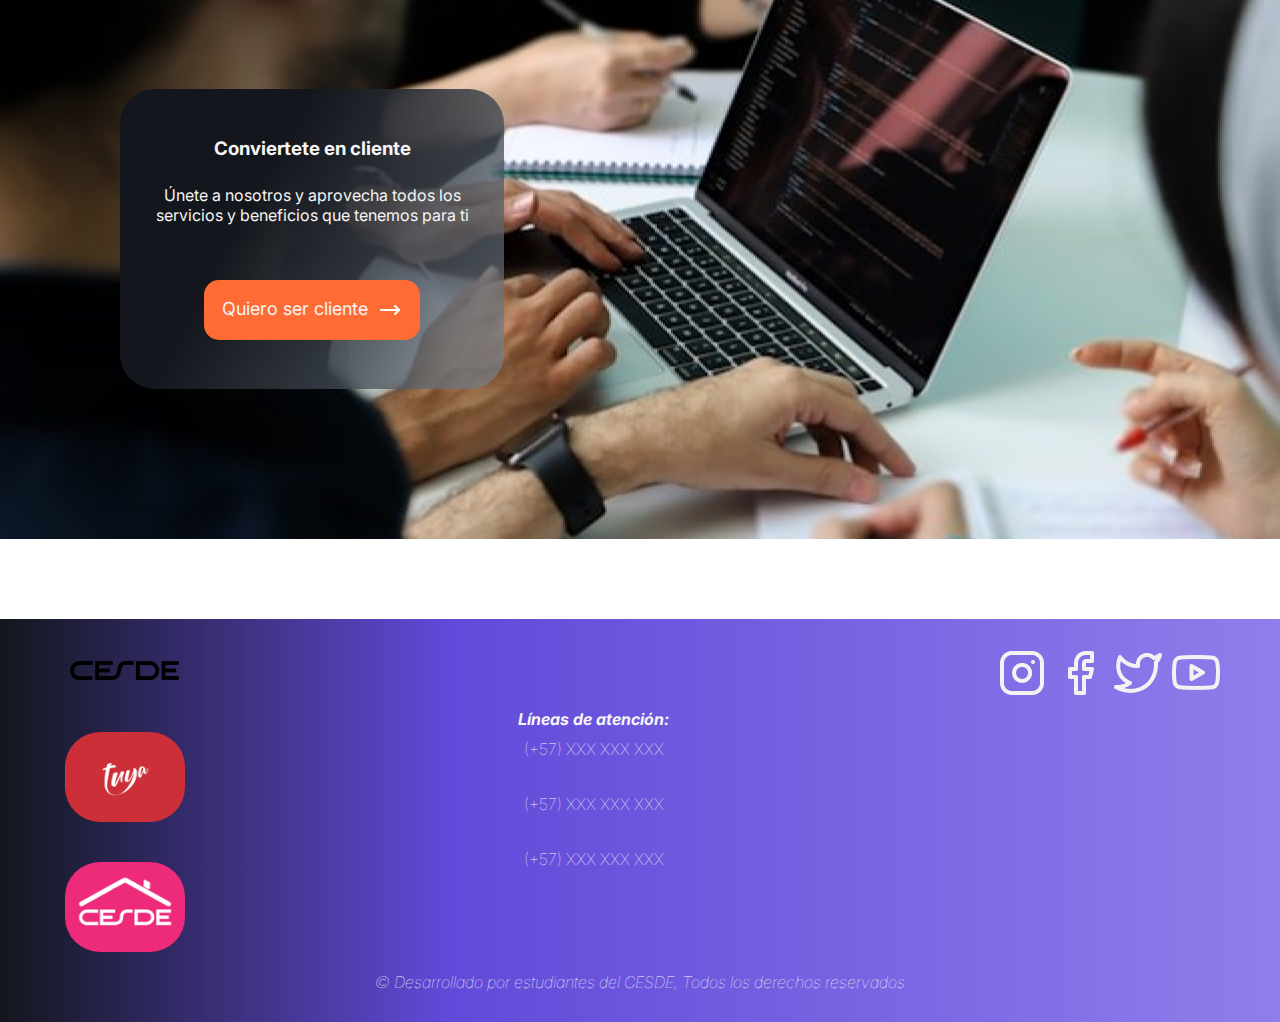
==== commit 8ec49aa2: "Se agrego la funcionalidad del login y el ingreso de datos, ademas de unos estilos del fromulario de" ====
--- a/index.html
+++ b/index.html
@@ -39,13 +39,10 @@
                 <a href="view/public/pages/preguntas.html">Preguntas frecuentes</a>
             </nav>
 
-            <button class="botonHazteCliente">
-                <a href="view/public/pages/registro.html">¡Hazte Cliente!</a>
-            </button>
+            <button class="botonHazteCliente">¡Hazte Cliente!</button>
 
             <button class="botonIngresar">
-                <img src="view/public/img/avatar.png" alt="user" />
-                <a id="aBotonIngresar" href="view/public/pages/login.html">Ingresar</a>
+                <img src="view/public/img/avatar.png" alt="user" />Ingresar
             </button>
         </section>
     </header>
@@ -55,9 +52,7 @@
             <h1>0% en <span> cuota de manejo </span></h1>
             <hr />
             <p>Nuestras cuentas están excentas de cuota de manejo</p>
-            <button>
-                <a href="view/public/pages/registro.html">¡Hazte cliente!</a>
-            </button>
+            <button class="botonHazteCliente2">¡Hazte cliente!</button>
         </section>
 
         <img src="view/public/img/finanzasMain.png" alt="imgSlider" />
--- a/view/public/css/style.css
+++ b/view/public/css/style.css
@@ -176,23 +176,11 @@
 } */
 
 .botonIngresar{
-    /* display: flex;
-    justify-content: center;
-    align-items: center; */
     gap: 1px;
     color: #907EEB;
     background-color: white;
 }
-#aBotonIngresar{
-    color: #907EEB;
-    font-weight: bold;
-    font-size: 18px;
-    text-decoration: none;
-}
-#aBotonIngresar:hover{
-    color: white;
-    transition: ease 0.5s;
-}
+
 .botonIngresar:hover{
     color: white;
     background-color: #907EEB;
@@ -257,6 +245,7 @@
     font-size: 25px;
     border: none;
     box-shadow: 1px 3px 3px rgb(0, 0, 0, 0.3);
+    cursor: pointer;
 }
 
 main button:hover {
